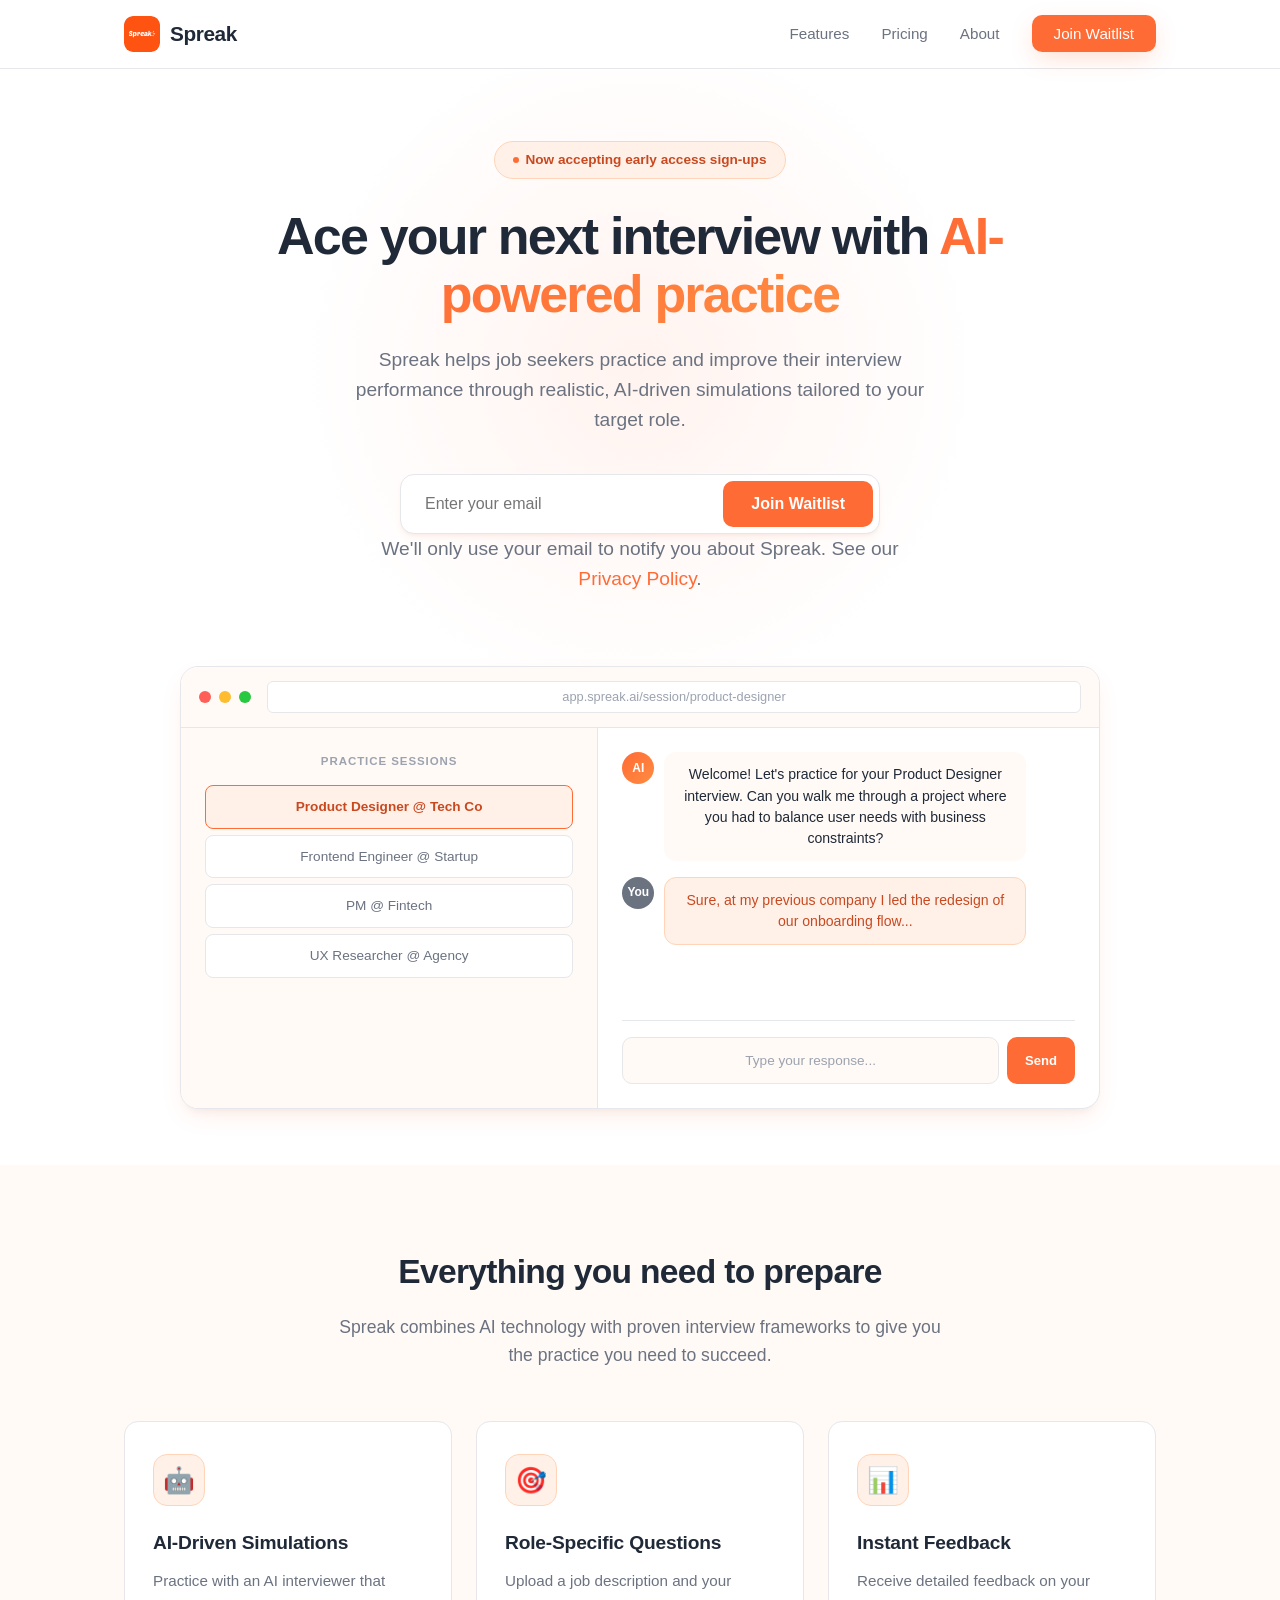
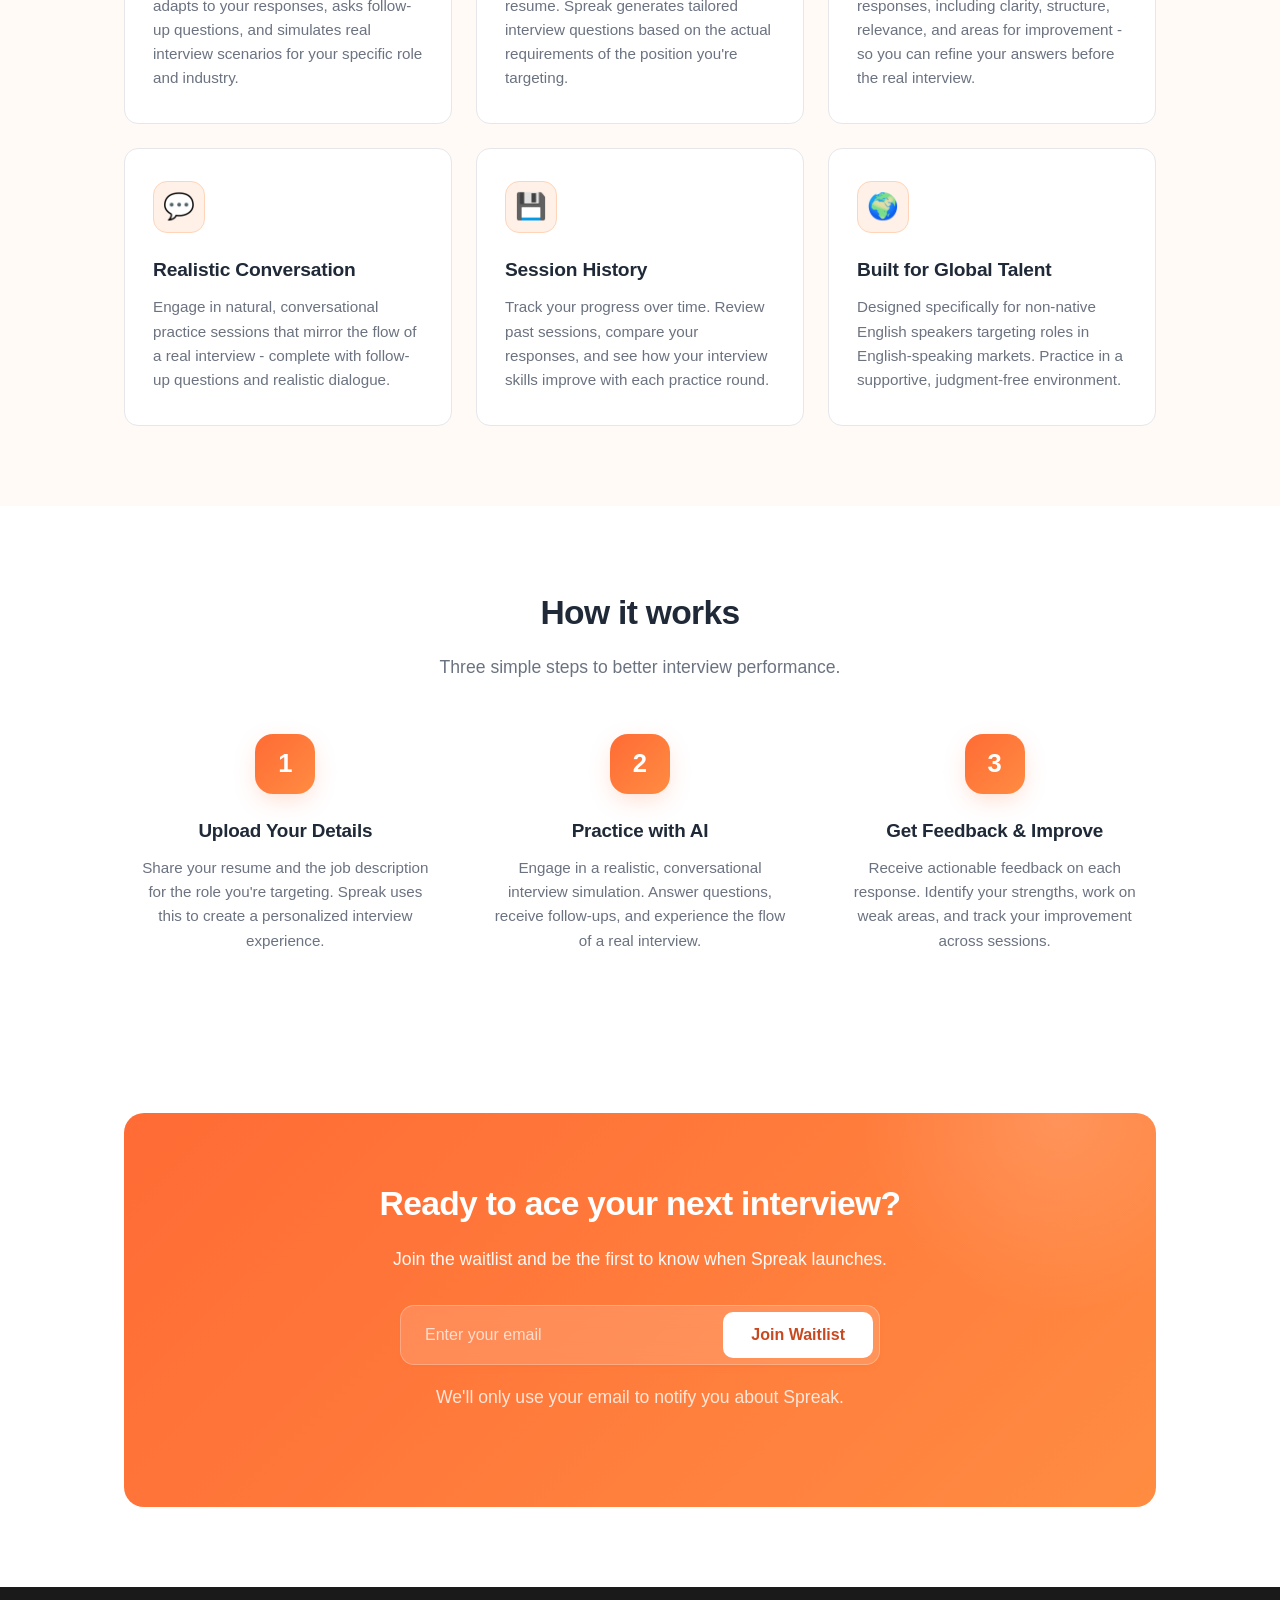
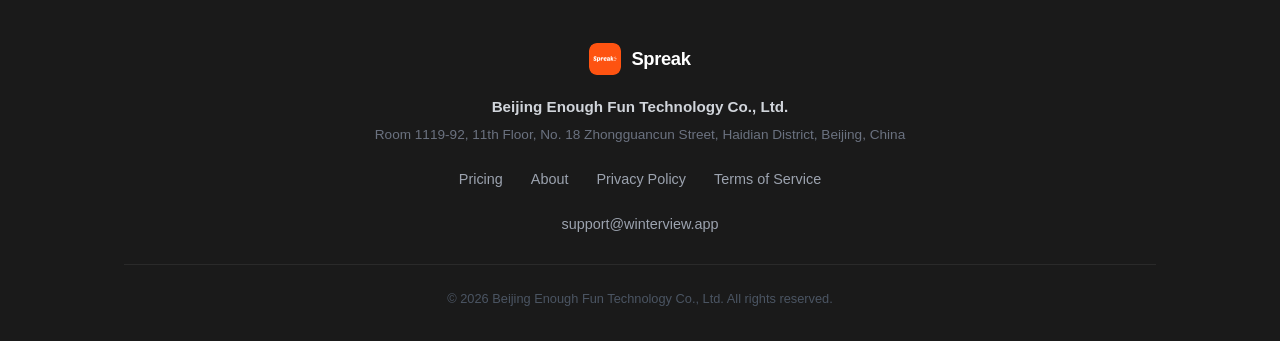
==== index.html @ 200d1900 "first upload website" ====
<!DOCTYPE html>
<html lang="en">
<head>
  <meta charset="UTF-8">
  <meta name="viewport" content="width=device-width, initial-scale=1.0">
  <title>Spreak - AI-Powered Interview Preparation for Job Seekers</title>
  <meta name="description" content="Spreak is an AI-powered interview preparation tool that helps job seekers practice and improve their interview performance through realistic, AI-driven simulations.">
  <meta name="keywords" content="interview preparation, AI interview practice, job interview simulator, interview coaching, mock interview, speaking practice">
  <meta property="og:title" content="Spreak - AI-Powered Interview Preparation">
  <meta property="og:description" content="Practice and improve your interview performance through realistic, AI-driven simulations.">
  <meta property="og:type" content="website">
  <meta property="og:url" content="https://winterview.app/">
  <meta property="og:image" content="https://winterview.app/img/logo.png">
  <link rel="canonical" href="https://winterview.app/">
  <link rel="icon" type="image/png" href="img/logo.png">
  <link rel="stylesheet" href="css/styles.css">
</head>
<body>

  <!-- Header -->
  <header class="header">
    <div class="container">
      <nav class="nav">
        <a href="index.html" class="nav-logo">
          <img src="img/logo.png" alt="Spreak" class="nav-logo-img">
          Spreak
        </a>
        <ul class="nav-links">
          <li><a href="index.html#features">Features</a></li>
          <li><a href="pricing.html">Pricing</a></li>
          <li><a href="about.html">About</a></li>
          <li><a href="index.html#waitlist" class="nav-cta">Join Waitlist</a></li>
        </ul>
        <button class="nav-toggle" onclick="document.querySelector('.nav-links').classList.toggle('show')">&#9776;</button>
      </nav>
    </div>
  </header>

  <!-- Hero -->
  <section class="hero">
    <div class="container">
      <div class="hero-badge">
        <span class="hero-badge-dot"></span>
        Now accepting early access sign-ups
      </div>
      <h1>Ace your next interview with <span class="highlight">AI-powered practice</span></h1>
      <p>Spreak helps job seekers practice and improve their interview performance through realistic, AI-driven simulations tailored to your target role.</p>

      <!-- Waitlist Form -->
      <div id="waitlist">
        <form class="waitlist-form" id="waitlistForm" onsubmit="handleWaitlistSubmit(event, 'waitlistForm', 'waitlistSuccess')">
          <input type="email" id="waitlistEmail" placeholder="Enter your email" required>
          <button type="submit">Join Waitlist</button>
        </form>
        <div class="waitlist-success" id="waitlistSuccess">
          &#9989; Thanks for joining! We'll notify you when Spreak launches.
        </div>
        <p class="waitlist-note">We'll only use your email to notify you about Spreak. See our <a href="privacy.html">Privacy Policy</a>.</p>
      </div>

      <!-- Product Mockup -->
      <div class="hero-mockup">
        <div class="mockup-browser-bar">
          <span class="dot red"></span>
          <span class="dot yellow"></span>
          <span class="dot green"></span>
          <span class="url">app.spreak.ai/session/product-designer</span>
        </div>
        <div class="mockup-content">
          <div class="mockup-sidebar">
            <h4>Practice Sessions</h4>
            <div class="session-item active">Product Designer @ Tech Co</div>
            <div class="session-item">Frontend Engineer @ Startup</div>
            <div class="session-item">PM @ Fintech</div>
            <div class="session-item">UX Researcher @ Agency</div>
          </div>
          <div class="mockup-main">
            <div class="mockup-chat-msg">
              <div class="mockup-avatar ai">AI</div>
              <div class="mockup-bubble">Welcome! Let's practice for your Product Designer interview. Can you walk me through a project where you had to balance user needs with business constraints?</div>
            </div>
            <div class="mockup-chat-msg">
              <div class="mockup-avatar user">You</div>
              <div class="mockup-bubble user">Sure, at my previous company I led the redesign of our onboarding flow...</div>
            </div>
            <div class="mockup-input-bar">
              <div class="input">Type your response...</div>
              <button class="send-btn">Send</button>
            </div>
          </div>
        </div>
      </div>
    </div>
  </section>

  <!-- Features -->
  <section class="section section-alt" id="features">
    <div class="container">
      <h2 class="section-title">Everything you need to prepare</h2>
      <p class="section-subtitle">Spreak combines AI technology with proven interview frameworks to give you the practice you need to succeed.</p>

      <div class="features-grid">
        <div class="feature-card">
          <div class="feature-icon">&#129302;</div>
          <h3>AI-Driven Simulations</h3>
          <p>Practice with an AI interviewer that adapts to your responses, asks follow-up questions, and simulates real interview scenarios for your specific role and industry.</p>
        </div>
        <div class="feature-card">
          <div class="feature-icon">&#127919;</div>
          <h3>Role-Specific Questions</h3>
          <p>Upload a job description and your resume. Spreak generates tailored interview questions based on the actual requirements of the position you're targeting.</p>
        </div>
        <div class="feature-card">
          <div class="feature-icon">&#128202;</div>
          <h3>Instant Feedback</h3>
          <p>Receive detailed feedback on your responses, including clarity, structure, relevance, and areas for improvement - so you can refine your answers before the real interview.</p>
        </div>
        <div class="feature-card">
          <div class="feature-icon">&#128172;</div>
          <h3>Realistic Conversation</h3>
          <p>Engage in natural, conversational practice sessions that mirror the flow of a real interview - complete with follow-up questions and realistic dialogue.</p>
        </div>
        <div class="feature-card">
          <div class="feature-icon">&#128190;</div>
          <h3>Session History</h3>
          <p>Track your progress over time. Review past sessions, compare your responses, and see how your interview skills improve with each practice round.</p>
        </div>
        <div class="feature-card">
          <div class="feature-icon">&#127757;</div>
          <h3>Built for Global Talent</h3>
          <p>Designed specifically for non-native English speakers targeting roles in English-speaking markets. Practice in a supportive, judgment-free environment.</p>
        </div>
      </div>
    </div>
  </section>

  <!-- How It Works -->
  <section class="section">
    <div class="container">
      <h2 class="section-title">How it works</h2>
      <p class="section-subtitle">Three simple steps to better interview performance.</p>

      <div class="steps">
        <div class="step">
          <div class="step-number">1</div>
          <h3>Upload Your Details</h3>
          <p>Share your resume and the job description for the role you're targeting. Spreak uses this to create a personalized interview experience.</p>
        </div>
        <div class="step">
          <div class="step-number">2</div>
          <h3>Practice with AI</h3>
          <p>Engage in a realistic, conversational interview simulation. Answer questions, receive follow-ups, and experience the flow of a real interview.</p>
        </div>
        <div class="step">
          <div class="step-number">3</div>
          <h3>Get Feedback &amp; Improve</h3>
          <p>Receive actionable feedback on each response. Identify your strengths, work on weak areas, and track your improvement across sessions.</p>
        </div>
      </div>
    </div>
  </section>

  <!-- CTA -->
  <section class="section">
    <div class="container">
      <div class="cta-section">
        <h2>Ready to ace your next interview?</h2>
        <p>Join the waitlist and be the first to know when Spreak launches.</p>
        <form class="waitlist-form" id="waitlistForm2" onsubmit="handleWaitlistSubmit(event, 'waitlistForm2', 'waitlistSuccess2')">
          <input type="email" placeholder="Enter your email" required>
          <button type="submit">Join Waitlist</button>
        </form>
        <div class="waitlist-success" id="waitlistSuccess2" style="margin-top: 16px;">
          &#9989; Thanks for joining! We'll notify you when Spreak launches.
        </div>
        <p class="waitlist-note" style="color: rgba(255,255,255,0.85);">We'll only use your email to notify you about Spreak.</p>
      </div>
    </div>
  </section>

  <!-- Footer -->
  <footer class="footer">
    <div class="container">
      <div class="footer-content">
        <div class="footer-logo">
          <img src="img/logo.png" alt="Spreak" class="footer-logo-img">
          <span class="footer-logo-text">Spreak</span>
        </div>
        <p class="company-name">Beijing Enough Fun Technology Co., Ltd.</p>
        <p class="company-address">Room 1119-92, 11th Floor, No. 18 Zhongguancun Street, Haidian District, Beijing, China</p>
        <div class="footer-links">
          <a href="pricing.html">Pricing</a>
          <a href="about.html">About</a>
          <a href="privacy.html">Privacy Policy</a>
          <a href="terms.html">Terms of Service</a>
        </div>
        <p class="footer-email"><a href="mailto:support@winterview.app">support@winterview.app</a></p>
        <p class="copyright">&copy; 2026 Beijing Enough Fun Technology Co., Ltd. All rights reserved.</p>
      </div>
    </div>
  </footer>

  <script>
    function handleWaitlistSubmit(event, formId, successId) {
      event.preventDefault();
      var form = document.getElementById(formId);
      form.style.display = 'none';
      var note = form.parentElement.querySelector('.waitlist-note');
      if (note) note.style.display = 'none';
      document.getElementById(successId).classList.add('show');
    }
  </script>
</body>
</html>
---- css/styles.css ----
/* ===== Reset & Base ===== */
*, *::before, *::after {
  margin: 0;
  padding: 0;
  box-sizing: border-box;
}

:root {
  --color-primary: #FF6B35;
  --color-primary-dark: #E85A2B;
  --color-primary-darker: #C84920;
  --color-primary-light: #FFF1E8;
  --color-primary-lighter: #FFF9F5;
  --color-accent: #FF8C42;
  --color-text: #1F2937;
  --color-text-light: #6B7280;
  --color-text-lighter: #9CA3AF;
  --color-border: #E5E7EB;
  --color-border-orange: #FFD4B8;
  --color-bg: #FFFFFF;
  --color-bg-alt: #FFFAF6;
  --color-bg-dark: #1A1A1A;
  --color-success: #10B981;
  --color-warning: #F59E0B;
  --shadow-sm: 0 1px 2px rgba(255, 107, 53, 0.05);
  --shadow-md: 0 4px 6px -1px rgba(255, 107, 53, 0.08), 0 2px 4px -2px rgba(0,0,0,0.05);
  --shadow-lg: 0 10px 25px -5px rgba(255, 107, 53, 0.12), 0 8px 10px -6px rgba(0,0,0,0.05);
  --shadow-orange: 0 8px 24px -4px rgba(255, 107, 53, 0.25);
  --radius: 14px;
  --radius-sm: 10px;
  --max-width: 1080px;
}

html {
  scroll-behavior: smooth;
  font-size: 16px;
}

body {
  font-family: -apple-system, BlinkMacSystemFont, "Segoe UI", Roboto, "Helvetica Neue", Arial, sans-serif;
  color: var(--color-text);
  background: var(--color-bg);
  line-height: 1.6;
  -webkit-font-smoothing: antialiased;
  -moz-osx-font-smoothing: grayscale;
}

a {
  color: var(--color-primary);
  text-decoration: none;
  transition: color 0.2s ease;
}

a:hover {
  color: var(--color-primary-dark);
}

img {
  max-width: 100%;
  height: auto;
  display: block;
}

/* ===== Layout ===== */
.container {
  max-width: var(--max-width);
  margin: 0 auto;
  padding: 0 24px;
}

.section {
  padding: 80px 0;
}

.section-alt {
  background: var(--color-bg-alt);
}

.section-title {
  font-size: 2.1rem;
  font-weight: 700;
  color: var(--color-text);
  text-align: center;
  margin-bottom: 14px;
  letter-spacing: -0.02em;
}

.section-subtitle {
  font-size: 1.1rem;
  color: var(--color-text-light);
  text-align: center;
  max-width: 620px;
  margin: 0 auto 52px;
}

/* ===== Header / Nav ===== */
.header {
  position: sticky;
  top: 0;
  z-index: 100;
  background: rgba(255, 255, 255, 0.96);
  backdrop-filter: blur(10px);
  -webkit-backdrop-filter: blur(10px);
  border-bottom: 1px solid var(--color-border);
}

.nav {
  display: flex;
  align-items: center;
  justify-content: space-between;
  height: 68px;
}

.nav-logo {
  display: flex;
  align-items: center;
  gap: 10px;
  font-size: 1.3rem;
  font-weight: 800;
  color: var(--color-text);
  letter-spacing: -0.02em;
}

.nav-logo:hover {
  color: var(--color-text);
}

.nav-logo-img {
  width: 36px;
  height: 36px;
  border-radius: 9px;
  object-fit: contain;
}

.nav-links {
  display: flex;
  align-items: center;
  gap: 32px;
  list-style: none;
}

.nav-links a {
  color: var(--color-text-light);
  font-size: 0.95rem;
  font-weight: 500;
  position: relative;
}

.nav-links a:hover {
  color: var(--color-primary);
}

.nav-cta {
  background: var(--color-primary) !important;
  color: #fff !important;
  padding: 10px 22px;
  border-radius: var(--radius-sm);
  font-weight: 600;
  font-size: 0.9rem;
  transition: background 0.2s ease, transform 0.15s ease, box-shadow 0.2s ease;
  box-shadow: var(--shadow-orange);
}

.nav-cta:hover {
  background: var(--color-primary-dark) !important;
  color: #fff !important;
  transform: translateY(-1px);
}

.nav-toggle {
  display: none;
  background: none;
  border: none;
  cursor: pointer;
  font-size: 1.5rem;
  color: var(--color-text);
}

/* ===== Hero ===== */
.hero {
  padding: 72px 0 56px;
  text-align: center;
  position: relative;
  overflow: hidden;
}

.hero::before {
  content: "";
  position: absolute;
  top: -100px;
  left: 50%;
  transform: translateX(-50%);
  width: 800px;
  height: 800px;
  background: radial-gradient(circle, rgba(255, 107, 53, 0.08) 0%, rgba(255, 107, 53, 0) 60%);
  pointer-events: none;
  z-index: 0;
}

.hero > .container {
  position: relative;
  z-index: 1;
}

.hero-badge {
  display: inline-flex;
  align-items: center;
  gap: 6px;
  background: var(--color-primary-light);
  color: var(--color-primary-darker);
  padding: 7px 18px;
  border-radius: 100px;
  font-size: 0.85rem;
  font-weight: 600;
  margin-bottom: 28px;
  border: 1px solid var(--color-border-orange);
}

.hero-badge-dot {
  width: 6px;
  height: 6px;
  background: var(--color-primary);
  border-radius: 50%;
  animation: pulse 2s infinite;
}

@keyframes pulse {
  0%, 100% { opacity: 1; transform: scale(1); }
  50% { opacity: 0.6; transform: scale(1.3); }
}

.hero h1 {
  font-size: 3.25rem;
  font-weight: 800;
  line-height: 1.12;
  letter-spacing: -0.035em;
  color: var(--color-text);
  max-width: 760px;
  margin: 0 auto 22px;
}

.hero h1 .highlight {
  background: linear-gradient(135deg, var(--color-primary) 0%, var(--color-accent) 100%);
  -webkit-background-clip: text;
  background-clip: text;
  -webkit-text-fill-color: transparent;
  color: var(--color-primary);
}

.hero p {
  font-size: 1.2rem;
  color: var(--color-text-light);
  max-width: 580px;
  margin: 0 auto 40px;
  line-height: 1.55;
}

/* ===== Waitlist Form ===== */
.waitlist-form {
  display: flex;
  gap: 10px;
  max-width: 480px;
  margin: 0 auto;
  background: #fff;
  padding: 6px;
  border-radius: var(--radius);
  border: 1px solid var(--color-border);
  box-shadow: var(--shadow-md);
}

.waitlist-form input {
  flex: 1;
  padding: 14px 18px;
  border: none;
  background: transparent;
  font-size: 1rem;
  outline: none;
  color: var(--color-text);
}

.waitlist-form button {
  background: var(--color-primary);
  color: #fff;
  border: none;
  padding: 14px 28px;
  border-radius: var(--radius-sm);
  font-size: 1rem;
  font-weight: 600;
  cursor: pointer;
  white-space: nowrap;
  transition: background 0.2s ease, transform 0.1s ease, box-shadow 0.2s ease;
}

.waitlist-form button:hover {
  background: var(--color-primary-dark);
  box-shadow: var(--shadow-orange);
}

.waitlist-form button:active {
  transform: scale(0.97);
}

.waitlist-note {
  font-size: 0.85rem;
  color: var(--color-text-lighter);
  margin-top: 18px;
}

.waitlist-success {
  display: none;
  background: var(--color-primary-light);
  border: 1px solid var(--color-border-orange);
  border-radius: var(--radius-sm);
  padding: 20px 24px;
  max-width: 480px;
  margin: 0 auto;
  text-align: center;
  color: var(--color-primary-darker);
  font-weight: 500;
}

.waitlist-success.show {
  display: block;
}

/* ===== Product Mockup ===== */
.hero-mockup {
  margin: 72px auto 0;
  max-width: 920px;
  background: #fff;
  border: 1px solid var(--color-border);
  border-radius: 18px;
  box-shadow: var(--shadow-lg);
  overflow: hidden;
}

.mockup-browser-bar {
  display: flex;
  align-items: center;
  gap: 8px;
  padding: 14px 18px;
  background: var(--color-bg-alt);
  border-bottom: 1px solid var(--color-border);
}

.mockup-browser-bar .dot {
  width: 12px;
  height: 12px;
  border-radius: 50%;
}

.mockup-browser-bar .dot.red { background: #FF5F57; }
.mockup-browser-bar .dot.yellow { background: #FEBC2E; }
.mockup-browser-bar .dot.green { background: #28C840; }

.mockup-browser-bar .url {
  flex: 1;
  background: #fff;
  border: 1px solid var(--color-border);
  border-radius: 6px;
  padding: 5px 14px;
  font-size: 0.8rem;
  color: var(--color-text-lighter);
  margin-left: 8px;
}

.mockup-content {
  display: grid;
  grid-template-columns: 1fr 1.2fr;
  min-height: 380px;
}

.mockup-sidebar {
  background: var(--color-bg-alt);
  padding: 24px;
  border-right: 1px solid var(--color-border);
}

.mockup-sidebar h4 {
  font-size: 0.72rem;
  text-transform: uppercase;
  letter-spacing: 0.08em;
  color: var(--color-text-lighter);
  margin-bottom: 14px;
  font-weight: 700;
}

.mockup-sidebar .session-item {
  padding: 10px 12px;
  border-radius: 8px;
  margin-bottom: 6px;
  font-size: 0.85rem;
  color: var(--color-text-light);
  background: #fff;
  border: 1px solid var(--color-border);
  cursor: pointer;
  transition: border-color 0.2s ease, background 0.2s ease;
}

.mockup-sidebar .session-item:hover {
  border-color: var(--color-border-orange);
}

.mockup-sidebar .session-item.active {
  background: var(--color-primary-light);
  color: var(--color-primary-darker);
  border-color: var(--color-primary);
  font-weight: 600;
}

.mockup-main {
  padding: 24px;
  display: flex;
  flex-direction: column;
}

.mockup-chat-msg {
  display: flex;
  gap: 10px;
  margin-bottom: 16px;
  align-items: flex-start;
}

.mockup-avatar {
  width: 32px;
  height: 32px;
  border-radius: 50%;
  flex-shrink: 0;
  display: flex;
  align-items: center;
  justify-content: center;
  font-size: 0.75rem;
  font-weight: 700;
  color: #fff;
}

.mockup-avatar.ai { background: linear-gradient(135deg, var(--color-primary) 0%, var(--color-accent) 100%); }
.mockup-avatar.user { background: #6B7280; }

.mockup-bubble {
  background: var(--color-bg-alt);
  padding: 12px 16px;
  border-radius: 12px;
  font-size: 0.88rem;
  color: var(--color-text);
  line-height: 1.5;
  max-width: 80%;
}

.mockup-bubble.user {
  background: var(--color-primary-light);
  color: var(--color-primary-darker);
  border: 1px solid var(--color-border-orange);
}

.mockup-input-bar {
  display: flex;
  gap: 8px;
  margin-top: auto;
  padding-top: 16px;
  border-top: 1px solid var(--color-border);
}

.mockup-input-bar .input {
  flex: 1;
  background: var(--color-bg-alt);
  border: 1px solid var(--color-border);
  border-radius: 10px;
  padding: 12px 14px;
  font-size: 0.85rem;
  color: var(--color-text-lighter);
}

.mockup-input-bar .send-btn {
  background: var(--color-primary);
  color: #fff;
  border: none;
  border-radius: 10px;
  padding: 12px 18px;
  font-size: 0.82rem;
  font-weight: 600;
}

/* ===== Features ===== */
.features-grid {
  display: grid;
  grid-template-columns: repeat(3, 1fr);
  gap: 24px;
}

.feature-card {
  background: #fff;
  border: 1px solid var(--color-border);
  border-radius: var(--radius);
  padding: 32px 28px;
  transition: box-shadow 0.25s ease, transform 0.25s ease, border-color 0.25s ease;
  position: relative;
  overflow: hidden;
}

.feature-card::before {
  content: "";
  position: absolute;
  top: 0;
  left: 0;
  right: 0;
  height: 3px;
  background: linear-gradient(90deg, var(--color-primary) 0%, var(--color-accent) 100%);
  transform: scaleX(0);
  transform-origin: left;
  transition: transform 0.3s ease;
}

.feature-card:hover {
  box-shadow: var(--shadow-lg);
  transform: translateY(-4px);
  border-color: var(--color-border-orange);
}

.feature-card:hover::before {
  transform: scaleX(1);
}

.feature-icon {
  width: 52px;
  height: 52px;
  border-radius: 14px;
  background: var(--color-primary-light);
  display: flex;
  align-items: center;
  justify-content: center;
  font-size: 1.6rem;
  margin-bottom: 22px;
  border: 1px solid var(--color-border-orange);
}

.feature-card h3 {
  font-size: 1.2rem;
  font-weight: 700;
  margin-bottom: 10px;
  color: var(--color-text);
  letter-spacing: -0.01em;
}

.feature-card p {
  font-size: 0.95rem;
  color: var(--color-text-light);
  line-height: 1.6;
}

/* ===== How It Works ===== */
.steps {
  display: grid;
  grid-template-columns: repeat(3, 1fr);
  gap: 32px;
  counter-reset: step;
}

.step {
  text-align: center;
  position: relative;
  padding: 0 12px;
}

.step-number {
  width: 60px;
  height: 60px;
  border-radius: 18px;
  background: linear-gradient(135deg, var(--color-primary) 0%, var(--color-accent) 100%);
  color: #fff;
  font-size: 1.6rem;
  font-weight: 800;
  display: flex;
  align-items: center;
  justify-content: center;
  margin: 0 auto 22px;
  box-shadow: var(--shadow-orange);
}

.step h3 {
  font-size: 1.18rem;
  font-weight: 700;
  margin-bottom: 10px;
  letter-spacing: -0.01em;
}

.step p {
  font-size: 0.95rem;
  color: var(--color-text-light);
}

/* ===== Pricing ===== */
.pricing-grid {
  display: grid;
  grid-template-columns: repeat(2, 1fr);
  gap: 28px;
  max-width: 760px;
  margin: 0 auto;
}

.pricing-card {
  background: #fff;
  border: 2px solid var(--color-border);
  border-radius: var(--radius);
  padding: 40px 32px;
  text-align: center;
  position: relative;
  transition: border-color 0.2s ease, box-shadow 0.2s ease, transform 0.2s ease;
}

.pricing-card:hover {
  box-shadow: var(--shadow-md);
  transform: translateY(-2px);
}

.pricing-card.featured {
  border-color: var(--color-primary);
  box-shadow: var(--shadow-orange);
}

.pricing-badge {
  position: absolute;
  top: -14px;
  left: 50%;
  transform: translateX(-50%);
  background: linear-gradient(135deg, var(--color-primary) 0%, var(--color-accent) 100%);
  color: #fff;
  font-size: 0.75rem;
  font-weight: 700;
  padding: 5px 16px;
  border-radius: 100px;
  text-transform: uppercase;
  letter-spacing: 0.05em;
  box-shadow: var(--shadow-orange);
}

.pricing-card h3 {
  font-size: 1.3rem;
  font-weight: 700;
  margin-bottom: 8px;
  color: var(--color-text);
}

.pricing-card .price {
  font-size: 3.2rem;
  font-weight: 800;
  color: var(--color-text);
  margin: 18px 0 4px;
  letter-spacing: -0.035em;
}

.pricing-card.featured .price {
  color: var(--color-primary);
}

.pricing-card .price-period {
  font-size: 1rem;
  color: var(--color-text-light);
  font-weight: 500;
}

.pricing-card .price-desc {
  font-size: 0.92rem;
  color: var(--color-text-light);
  margin: 16px 0 28px;
  line-height: 1.5;
}

.pricing-features {
  list-style: none;
  text-align: left;
  margin-bottom: 32px;
}

.pricing-features li {
  padding: 11px 0;
  font-size: 0.95rem;
  color: var(--color-text);
  display: flex;
  align-items: flex-start;
  gap: 10px;
  border-bottom: 1px solid var(--color-border);
}

.pricing-features li:last-child {
  border-bottom: none;
}

.pricing-features li::before {
  content: "\2713";
  color: var(--color-primary);
  font-weight: 800;
  flex-shrink: 0;
}

.pricing-note {
  text-align: center;
  margin-top: 40px;
  font-size: 0.9rem;
  color: var(--color-text-light);
}

/* ===== CTA Section ===== */
.cta-section {
  background: linear-gradient(135deg, var(--color-primary) 0%, var(--color-accent) 100%);
  border-radius: 20px;
  padding: 64px 48px;
  text-align: center;
  color: #fff;
  position: relative;
  overflow: hidden;
}

.cta-section::before {
  content: "";
  position: absolute;
  top: -50%;
  right: -10%;
  width: 400px;
  height: 400px;
  background: radial-gradient(circle, rgba(255,255,255,0.15) 0%, rgba(255,255,255,0) 70%);
  pointer-events: none;
}

.cta-section > * {
  position: relative;
  z-index: 1;
}

.cta-section h2 {
  font-size: 2.1rem;
  font-weight: 800;
  margin-bottom: 14px;
  letter-spacing: -0.02em;
}

.cta-section p {
  font-size: 1.1rem;
  opacity: 0.95;
  margin-bottom: 32px;
}

.cta-section .waitlist-form {
  background: rgba(255,255,255,0.15);
  border: 1px solid rgba(255,255,255,0.25);
  backdrop-filter: blur(10px);
}

.cta-section .waitlist-form input {
  color: #fff;
}

.cta-section .waitlist-form input::placeholder {
  color: rgba(255,255,255,0.7);
}

.cta-section .waitlist-form button {
  background: #fff;
  color: var(--color-primary-darker);
}

.cta-section .waitlist-form button:hover {
  background: var(--color-primary-lighter);
  box-shadow: 0 8px 20px rgba(0,0,0,0.15);
}

.cta-section .waitlist-success {
  background: rgba(255,255,255,0.2);
  border: 1px solid rgba(255,255,255,0.3);
  color: #fff;
}

/* ===== About Page ===== */
.about-content {
  max-width: 760px;
  margin: 0 auto;
}

.about-content h1 {
  font-size: 2.6rem;
  font-weight: 800;
  letter-spacing: -0.025em;
  margin-bottom: 28px;
}

.about-content h2 {
  font-size: 1.5rem;
  font-weight: 700;
  margin: 44px 0 18px;
  letter-spacing: -0.01em;
}

.about-content p {
  font-size: 1.05rem;
  color: var(--color-text-light);
  margin-bottom: 16px;
  line-height: 1.7;
}

.about-content .info-list {
  list-style: none;
  margin: 24px 0;
  background: var(--color-bg-alt);
  border: 1px solid var(--color-border);
  border-radius: var(--radius);
  padding: 12px 24px;
}

.about-content .info-list li {
  padding: 16px 0;
  border-bottom: 1px solid var(--color-border);
  font-size: 1rem;
  display: flex;
  gap: 16px;
}

.about-content .info-list li:last-child {
  border-bottom: none;
}

.about-content .info-list li strong {
  min-width: 220px;
  color: var(--color-text);
  font-weight: 600;
}

.about-content .info-list li span {
  color: var(--color-text-light);
}

/* ===== Legal Pages ===== */
.legal-content {
  max-width: 760px;
  margin: 0 auto;
}

.legal-content h1 {
  font-size: 2.6rem;
  font-weight: 800;
  letter-spacing: -0.025em;
  margin-bottom: 10px;
}

.legal-content .last-updated {
  font-size: 0.9rem;
  color: var(--color-text-lighter);
  margin-bottom: 40px;
  padding-bottom: 20px;
  border-bottom: 1px solid var(--color-border);
}

.legal-content h2 {
  font-size: 1.4rem;
  font-weight: 700;
  margin: 40px 0 14px;
  color: var(--color-text);
  letter-spacing: -0.01em;
}

.legal-content h3 {
  font-size: 1.12rem;
  font-weight: 600;
  margin: 26px 0 10px;
  color: var(--color-text);
}

.legal-content p {
  font-size: 1rem;
  color: var(--color-text-light);
  margin-bottom: 14px;
  line-height: 1.7;
}

.legal-content ul, .legal-content ol {
  padding-left: 24px;
  margin-bottom: 16px;
}

.legal-content li {
  font-size: 1rem;
  color: var(--color-text-light);
  margin-bottom: 8px;
  line-height: 1.6;
}

.legal-content a {
  color: var(--color-primary);
  text-decoration: underline;
  text-decoration-color: var(--color-border-orange);
  text-underline-offset: 3px;
}

.legal-content a:hover {
  text-decoration-color: var(--color-primary);
}

/* ===== Footer ===== */
.footer {
  background: var(--color-bg-dark);
  color: #9CA3AF;
  padding: 56px 0 32px;
}

.footer-content {
  text-align: center;
}

.footer .footer-logo {
  display: flex;
  align-items: center;
  justify-content: center;
  gap: 10px;
  margin-bottom: 20px;
}

.footer .footer-logo-img {
  width: 32px;
  height: 32px;
  border-radius: 8px;
  object-fit: contain;
}

.footer .footer-logo-text {
  font-size: 1.15rem;
  font-weight: 700;
  color: #fff;
  letter-spacing: -0.02em;
}

.footer .company-name {
  font-size: 0.95rem;
  font-weight: 600;
  color: #D1D5DB;
  margin-bottom: 6px;
}

.footer .company-address {
  font-size: 0.85rem;
  color: #6B7280;
  margin-bottom: 22px;
  line-height: 1.5;
}

.footer .footer-links {
  display: flex;
  justify-content: center;
  gap: 28px;
  flex-wrap: wrap;
  margin-bottom: 22px;
}

.footer .footer-links a {
  color: #9CA3AF;
  font-size: 0.9rem;
  font-weight: 500;
}

.footer .footer-links a:hover {
  color: var(--color-primary);
}

.footer .footer-email {
  font-size: 0.9rem;
  color: #9CA3AF;
}

.footer .footer-email a {
  color: #9CA3AF;
}

.footer .footer-email a:hover {
  color: var(--color-primary);
}

.footer .copyright {
  font-size: 0.8rem;
  color: #4B5563;
  margin-top: 28px;
  padding-top: 24px;
  border-top: 1px solid #2A2A2A;
}

/* ===== Mobile Nav ===== */
.nav-links.show {
  display: flex;
  position: absolute;
  top: 68px;
  left: 0;
  right: 0;
  background: #fff;
  flex-direction: column;
  padding: 20px 24px;
  gap: 18px;
  border-bottom: 1px solid var(--color-border);
  box-shadow: var(--shadow-md);
}

.nav-links.show a {
  font-size: 1rem;
}

/* ===== Responsive ===== */
@media (max-width: 768px) {
  .nav-links {
    display: none;
  }

  .nav-toggle {
    display: block;
  }

  .hero {
    padding: 56px 0 40px;
  }

  .hero h1 {
    font-size: 2.1rem;
  }

  .hero p {
    font-size: 1.05rem;
  }

  .waitlist-form {
    flex-direction: column;
    padding: 8px;
  }

  .waitlist-form button {
    width: 100%;
  }

  .features-grid {
    grid-template-columns: 1fr;
  }

  .steps {
    grid-template-columns: 1fr;
    gap: 36px;
  }

  .pricing-grid {
    grid-template-columns: 1fr;
  }

  .mockup-content {
    grid-template-columns: 1fr;
  }

  .mockup-sidebar {
    display: none;
  }

  .section {
    padding: 56px 0;
  }

  .section-title {
    font-size: 1.7rem;
  }

  .cta-section {
    padding: 48px 24px;
  }

  .cta-section h2 {
    font-size: 1.7rem;
  }

  .about-content .info-list li {
    flex-direction: column;
    gap: 4px;
  }

  .about-content .info-list li strong {
    min-width: auto;
  }

  .about-content h1, .legal-content h1 {
    font-size: 2rem;
  }

  .footer .footer-links {
    gap: 18px;
  }
}
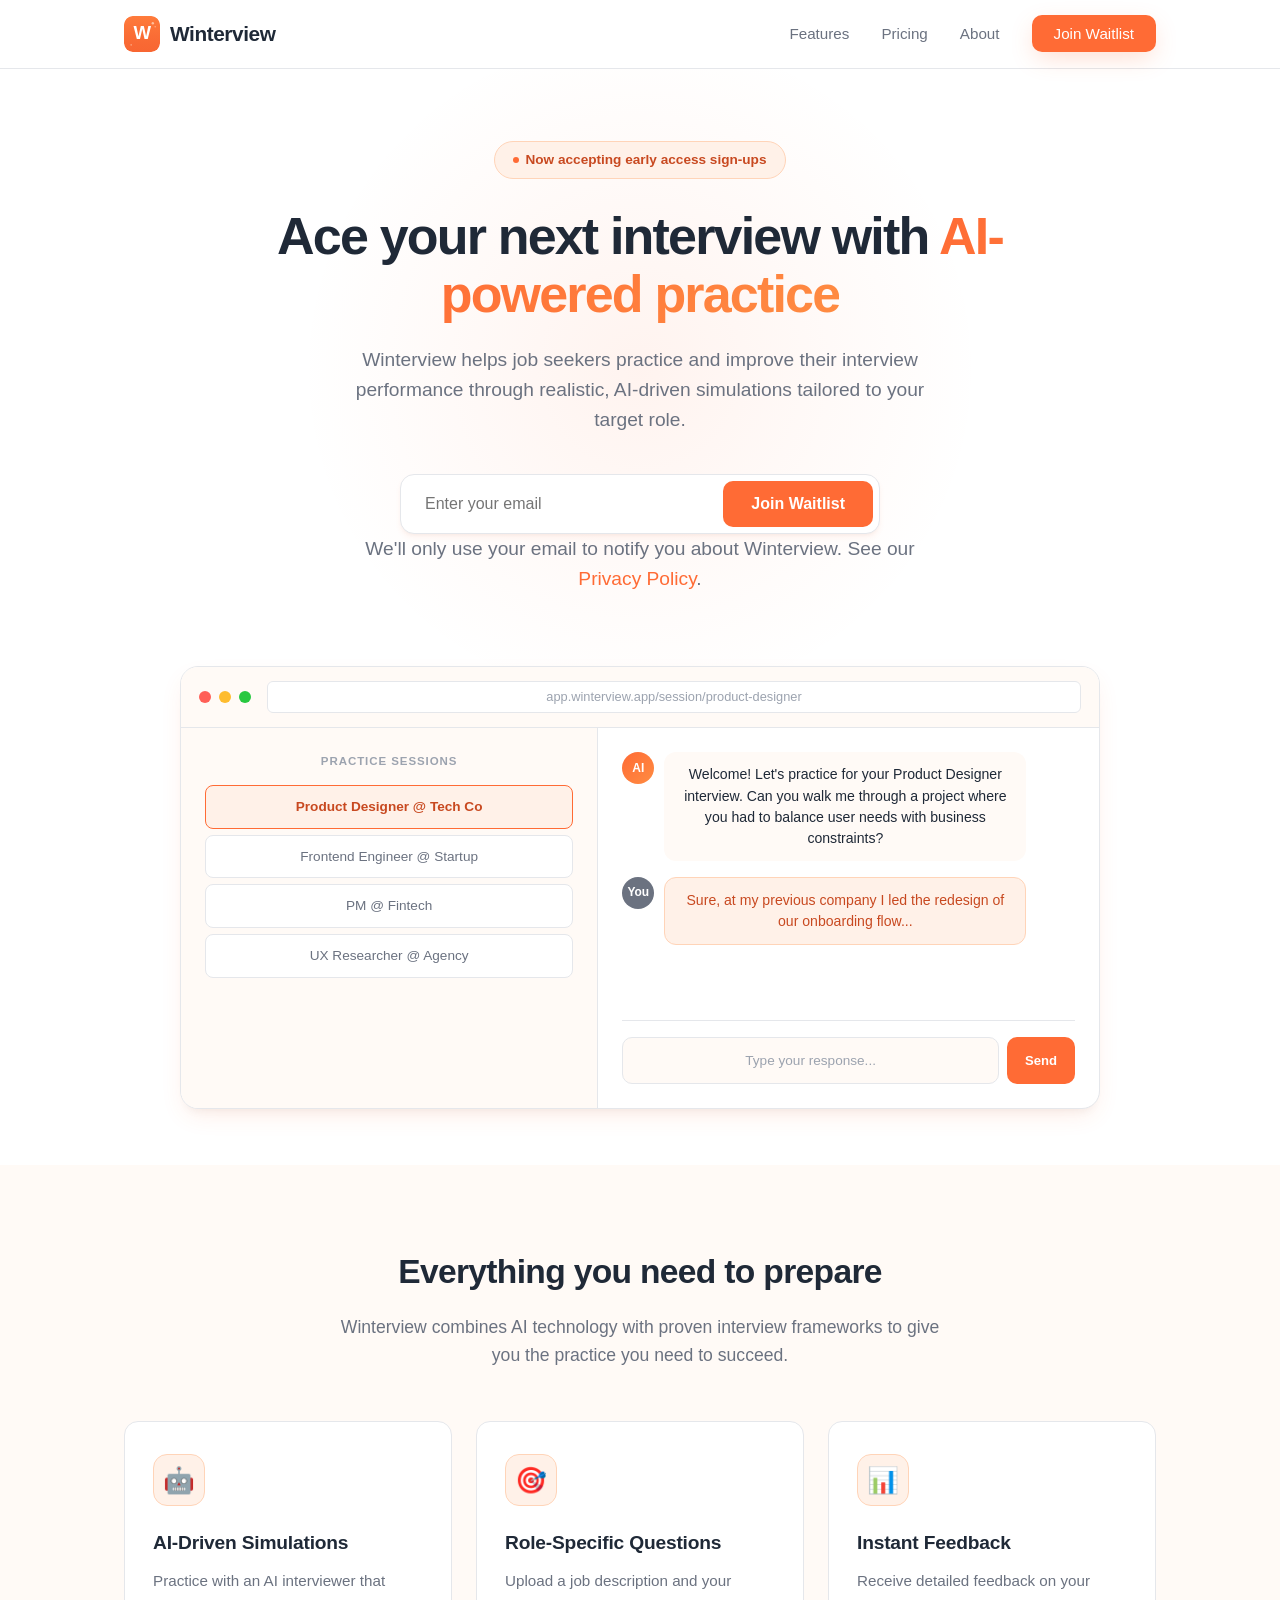
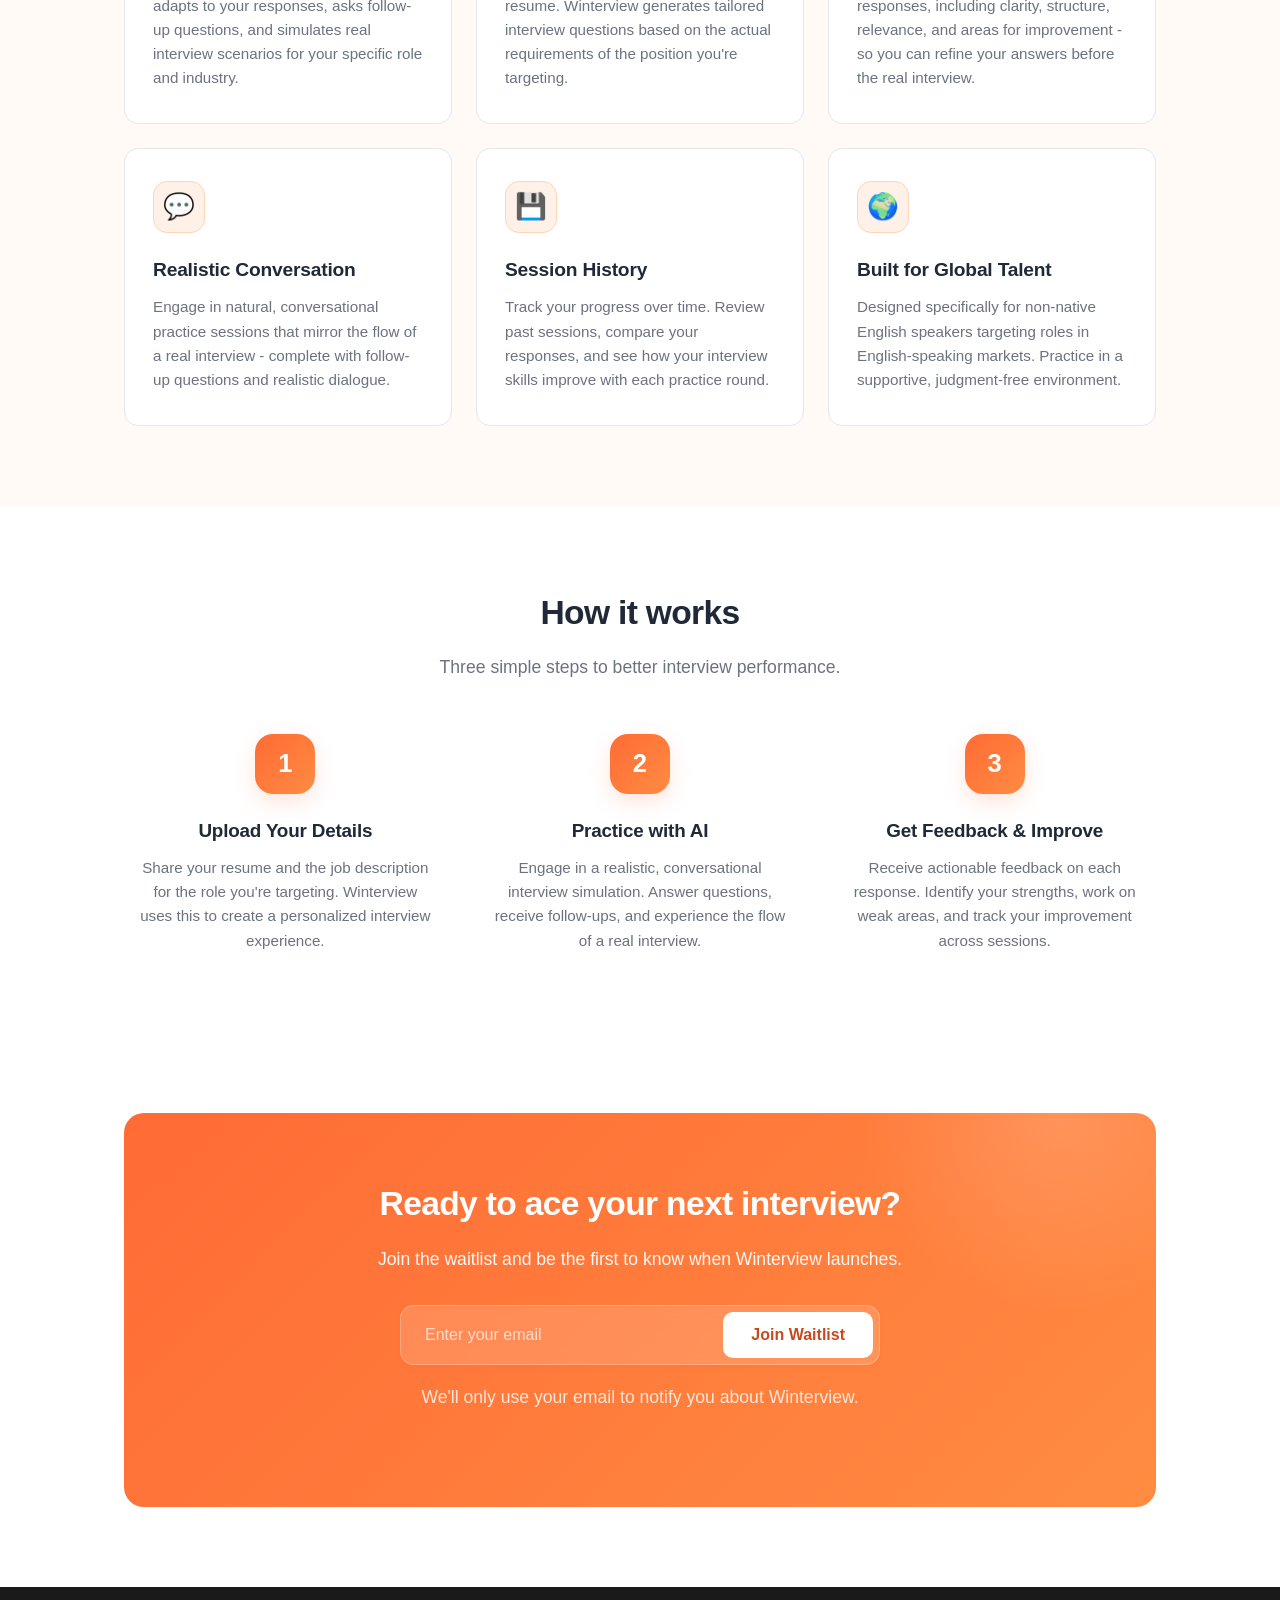
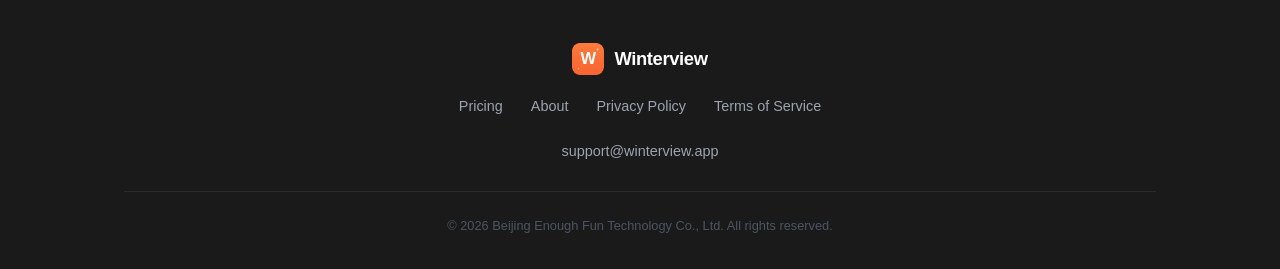
==== commit 5e9e4097: "update_10.03" ====
--- a/index.html
+++ b/index.html
@@ -1,91 +1,91 @@
 <!DOCTYPE html>
-<html lang="en">
-<head>
-  <meta charset="UTF-8">
-  <meta name="viewport" content="width=device-width, initial-scale=1.0">
-  <title>Spreak - AI-Powered Interview Preparation for Job Seekers</title>
-  <meta name="description" content="Spreak is an AI-powered interview preparation tool that helps job seekers practice and improve their interview performance through realistic, AI-driven simulations.">
-  <meta name="keywords" content="interview preparation, AI interview practice, job interview simulator, interview coaching, mock interview, speaking practice">
-  <meta property="og:title" content="Spreak - AI-Powered Interview Preparation">
-  <meta property="og:description" content="Practice and improve your interview performance through realistic, AI-driven simulations.">
-  <meta property="og:type" content="website">
-  <meta property="og:url" content="https://winterview.app/">
-  <meta property="og:image" content="https://winterview.app/img/logo.png">
-  <link rel="canonical" href="https://winterview.app/">
-  <link rel="icon" type="image/png" href="img/logo.png">
-  <link rel="stylesheet" href="css/styles.css">
+<html lang="en" data-page-node-id="an3A57A8lz67wNQCJ6UXCk">
+<head data-page-node-id="ERUhdQzBLKnAO7OqJeAEp0">
+  <meta charset="UTF-8" data-page-node-id="prpQp1511DPfGQHMg1hX2D">
+  <meta name="viewport" content="width=device-width, initial-scale=1.0" data-page-node-id="v9rQ3yPVDY2IFN4e8HzisC">
+  <title>Winterview - AI-Powered Interview Preparation for Job Seekers</title>
+  <meta name="description" content="Winterview is an AI-powered interview preparation tool that helps job seekers practice and improve their interview performance through realistic, AI-driven simulations." data-page-node-id="W6Ayt4Gije6RWYFgC09Fuh">
+  <meta name="keywords" content="interview preparation, AI interview practice, job interview simulator, interview coaching, mock interview, speaking practice" data-page-node-id="lt9m3kykPodyYyDAaYje83">
+  <meta property="og:title" content="Winterview - AI-Powered Interview Preparation" data-page-node-id="BK3VoXE05Z1bvEOvvMvzni">
+  <meta property="og:description" content="Practice and improve your interview performance through realistic, AI-driven simulations." data-page-node-id="ah81iDOzDQaHm3qX8QgNLp">
+  <meta property="og:type" content="website" data-page-node-id="miExFBHVmDpFXnydhw0RzK">
+  <meta property="og:url" content="https://winterview.app/" data-page-node-id="oUGHxrZCnT4rJK1aNAhVxN">
+  <meta property="og:image" content="https://winterview.app/img/logo.svg" data-page-node-id="q44YAiHPpHHJ5lxd6UtFq4">
+  <link rel="canonical" href="https://winterview.app/" data-page-node-id="Stsfm0fFLiO46WFXej0Sq4">
+  <link rel="icon" type="image/svg+xml" href="img/logo.svg" data-page-node-id="E8vCSCN9VbZVoeMP879Rgp">
+  <link rel="stylesheet" href="css/styles.css" data-page-node-id="3Gmkx2L6mcUTE8aiNeEekM">
 </head>
-<body>
+<body data-page-node-id="wAHVMQbKpnQE81Md0Lh8nq">
 
   <!-- Header -->
-  <header class="header">
-    <div class="container">
-      <nav class="nav">
-        <a href="index.html" class="nav-logo">
-          <img src="img/logo.png" alt="Spreak" class="nav-logo-img">
-          Spreak
+  <header class="header" data-page-node-id="cVmHoQwlEXlgAVnADB5Hgo">
+    <div class="container" data-page-node-id="eolI4RHjmvaJ8B9YEXrSce">
+      <nav class="nav" data-page-node-id="o3xjEtunfRYqcojFjbKcFJ">
+        <a href="index.html" class="nav-logo" data-page-node-id="OQNx6hIR2YeNa2GVtU2OA8">
+          <img src="img/logo.svg" alt="Winterview" class="nav-logo-img" data-page-node-id="KtNPLROwA7R5GIIzE7h71l">
+          Winterview
         </a>
-        <ul class="nav-links">
-          <li><a href="index.html#features">Features</a></li>
-          <li><a href="pricing.html">Pricing</a></li>
-          <li><a href="about.html">About</a></li>
-          <li><a href="index.html#waitlist" class="nav-cta">Join Waitlist</a></li>
+        <ul class="nav-links" data-page-node-id="zMhEozKqyEjtR7Mp5MGsZM">
+          <li data-page-node-id="Yq07aa9p5PvgjfVvDcu1iE"><a href="index.html#features" data-page-node-id="rEn0nDqc4SHTldGXjALMep">Features</a></li>
+          <li data-page-node-id="y9ZUX4hexTHyfvgHdl6bO4"><a href="pricing.html" data-page-node-id="rTWAa49MY7fsLGGvDOw58Z">Pricing</a></li>
+          <li data-page-node-id="M2k0AIXiqok5m8ayT0uqLt"><a href="about.html" data-page-node-id="1sXeCJjVlJfFghcjoaW9uy">About</a></li>
+          <li data-page-node-id="StA6z0L3AleN3N6GVePppy"><a href="index.html#waitlist" class="nav-cta" data-page-node-id="uU1whBaTg0LRNsHQF9Ymwu">Join Waitlist</a></li>
         </ul>
-        <button class="nav-toggle" onclick="document.querySelector('.nav-links').classList.toggle('show')">&#9776;</button>
+        <button class="nav-toggle" onclick="document.querySelector('.nav-links').classList.toggle('show')" data-page-node-id="wIuWHkUwOdDTsGPp120NlY">&#9776;</button>
       </nav>
     </div>
   </header>
 
   <!-- Hero -->
-  <section class="hero">
-    <div class="container">
-      <div class="hero-badge">
-        <span class="hero-badge-dot"></span>
+  <section class="hero" data-page-node-id="YqUCoKwzLBgHbztKZJEme8">
+    <div class="container" data-page-node-id="4e7bEWWopW0SOZ4UtoRhxk">
+      <div class="hero-badge" data-page-node-id="15EptLYUuY3XE90p8DE8S1">
+        <span class="hero-badge-dot" data-page-node-id="oXlTaCNfOiCC21czruNE4k"></span>
         Now accepting early access sign-ups
       </div>
-      <h1>Ace your next interview with <span class="highlight">AI-powered practice</span></h1>
-      <p>Spreak helps job seekers practice and improve their interview performance through realistic, AI-driven simulations tailored to your target role.</p>
+      <h1 data-page-node-id="pagJzIl5hqZh03Hdiq59aF">Ace your next interview with <span class="highlight" data-page-node-id="gTcHYafyHFcASJWfF99MiQ">AI-powered practice</span></h1>
+      <p data-page-node-id="GPeWoc4SD53pbdkJ6W5tG8">Winterview helps job seekers practice and improve their interview performance through realistic, AI-driven simulations tailored to your target role.</p>
 
       <!-- Waitlist Form -->
-      <div id="waitlist">
-        <form class="waitlist-form" id="waitlistForm" onsubmit="handleWaitlistSubmit(event, 'waitlistForm', 'waitlistSuccess')">
-          <input type="email" id="waitlistEmail" placeholder="Enter your email" required>
-          <button type="submit">Join Waitlist</button>
+      <div id="waitlist" data-page-node-id="ejIp5iBW3CZ98LDcRQtkYS">
+        <form class="waitlist-form" id="waitlistForm" onsubmit="handleWaitlistSubmit(event, 'waitlistForm', 'waitlistSuccess')" data-page-node-id="Gkd9GnlYZLDwLHlVSkIZIy">
+          <input type="email" id="waitlistEmail" placeholder="Enter your email" required data-page-node-id="7HIegzdTVRHnLigHZEslHU">
+          <button type="submit" data-page-node-id="scZKDTwoYpyhhCvTYfBNsm">Join Waitlist</button>
         </form>
-        <div class="waitlist-success" id="waitlistSuccess">
-          &#9989; Thanks for joining! We'll notify you when Spreak launches.
-        </div>
-        <p class="waitlist-note">We'll only use your email to notify you about Spreak. See our <a href="privacy.html">Privacy Policy</a>.</p>
+        <div class="waitlist-success" id="waitlistSuccess" data-page-node-id="bWnkEHTDmADK3AQFP4kbBE">
+          &#9989; Thanks for joining! We'll notify you when Winterview launches.
+        </div>
+        <p class="waitlist-note" data-page-node-id="zSCORXYTHK6GkGJlIODrjJ">We'll only use your email to notify you about Winterview. See our <a href="privacy.html" data-page-node-id="hkyhIH2k9uvtMOJOSIZyPO">Privacy Policy</a>.</p>
       </div>
 
       <!-- Product Mockup -->
-      <div class="hero-mockup">
-        <div class="mockup-browser-bar">
-          <span class="dot red"></span>
-          <span class="dot yellow"></span>
-          <span class="dot green"></span>
-          <span class="url">app.spreak.ai/session/product-designer</span>
-        </div>
-        <div class="mockup-content">
-          <div class="mockup-sidebar">
-            <h4>Practice Sessions</h4>
-            <div class="session-item active">Product Designer @ Tech Co</div>
-            <div class="session-item">Frontend Engineer @ Startup</div>
-            <div class="session-item">PM @ Fintech</div>
-            <div class="session-item">UX Researcher @ Agency</div>
+      <div class="hero-mockup" data-page-node-id="7ItxPKtzxVvXcOW8ouyU44">
+        <div class="mockup-browser-bar" data-page-node-id="SB10Y1EfZaXOOHuBcxFtSx">
+          <span class="dot red" data-page-node-id="6ihq8v0eVnawoFWnrmoY5X"></span>
+          <span class="dot yellow" data-page-node-id="FZEGmPlmtIblyHnjow3pHg"></span>
+          <span class="dot green" data-page-node-id="RzeeVek6wlKuD1KhFB2R0O"></span>
+          <span class="url" data-page-node-id="B8E7Xo8uE3sIcwZQOhY4OP">app.winterview.app/session/product-designer</span>
+        </div>
+        <div class="mockup-content" data-page-node-id="qdXobbfwMhtNj9VcBqzLIk">
+          <div class="mockup-sidebar" data-page-node-id="GqThs4Gb9ypcIgloHRINOg">
+            <h4 data-page-node-id="xQUPtGkCTsWL4sBggzvjA4">Practice Sessions</h4>
+            <div class="session-item active" data-page-node-id="w0JOLC2rJLmzQriN46VVyp">Product Designer @ Tech Co</div>
+            <div class="session-item" data-page-node-id="LblfXiUOoIII59pYMVz2Sp">Frontend Engineer @ Startup</div>
+            <div class="session-item" data-page-node-id="C7lwzOJr19TNCowDfXhUCC">PM @ Fintech</div>
+            <div class="session-item" data-page-node-id="L438CSC1fKDDNQJazpVscQ">UX Researcher @ Agency</div>
           </div>
-          <div class="mockup-main">
-            <div class="mockup-chat-msg">
-              <div class="mockup-avatar ai">AI</div>
-              <div class="mockup-bubble">Welcome! Let's practice for your Product Designer interview. Can you walk me through a project where you had to balance user needs with business constraints?</div>
+          <div class="mockup-main" data-page-node-id="hqw32Eco4tmqexDII7ocfM">
+            <div class="mockup-chat-msg" data-page-node-id="WRWpqjww7qtWOHEkCniHy2">
+              <div class="mockup-avatar ai" data-page-node-id="YAquSmWtEhlykCFWABET24">AI</div>
+              <div class="mockup-bubble" data-page-node-id="ACkytnHdhoLJx5ZOFdWaOc">Welcome! Let's practice for your Product Designer interview. Can you walk me through a project where you had to balance user needs with business constraints?</div>
             </div>
-            <div class="mockup-chat-msg">
-              <div class="mockup-avatar user">You</div>
-              <div class="mockup-bubble user">Sure, at my previous company I led the redesign of our onboarding flow...</div>
+            <div class="mockup-chat-msg" data-page-node-id="XRpdKrxSJk2S02TrNqDbrM">
+              <div class="mockup-avatar user" data-page-node-id="viCfsPqx63GB78FE2u59VH">You</div>
+              <div class="mockup-bubble user" data-page-node-id="4BEwZp5UEDAT9H9n3AKrWf">Sure, at my previous company I led the redesign of our onboarding flow...</div>
             </div>
-            <div class="mockup-input-bar">
-              <div class="input">Type your response...</div>
-              <button class="send-btn">Send</button>
+            <div class="mockup-input-bar" data-page-node-id="WEqNRsAnzrdffiBv6FI3ZZ">
+              <div class="input" data-page-node-id="aNSyetmJCPh5DeDHYR3YNB">Type your response...</div>
+              <button class="send-btn" data-page-node-id="sdexGFUJpnBYWSWDQajbGu">Send</button>
             </div>
           </div>
         </div>
@@ -94,108 +94,106 @@
   </section>
 
   <!-- Features -->
-  <section class="section section-alt" id="features">
-    <div class="container">
-      <h2 class="section-title">Everything you need to prepare</h2>
-      <p class="section-subtitle">Spreak combines AI technology with proven interview frameworks to give you the practice you need to succeed.</p>
-
-      <div class="features-grid">
-        <div class="feature-card">
-          <div class="feature-icon">&#129302;</div>
-          <h3>AI-Driven Simulations</h3>
-          <p>Practice with an AI interviewer that adapts to your responses, asks follow-up questions, and simulates real interview scenarios for your specific role and industry.</p>
-        </div>
-        <div class="feature-card">
-          <div class="feature-icon">&#127919;</div>
-          <h3>Role-Specific Questions</h3>
-          <p>Upload a job description and your resume. Spreak generates tailored interview questions based on the actual requirements of the position you're targeting.</p>
-        </div>
-        <div class="feature-card">
-          <div class="feature-icon">&#128202;</div>
-          <h3>Instant Feedback</h3>
-          <p>Receive detailed feedback on your responses, including clarity, structure, relevance, and areas for improvement - so you can refine your answers before the real interview.</p>
-        </div>
-        <div class="feature-card">
-          <div class="feature-icon">&#128172;</div>
-          <h3>Realistic Conversation</h3>
-          <p>Engage in natural, conversational practice sessions that mirror the flow of a real interview - complete with follow-up questions and realistic dialogue.</p>
-        </div>
-        <div class="feature-card">
-          <div class="feature-icon">&#128190;</div>
-          <h3>Session History</h3>
-          <p>Track your progress over time. Review past sessions, compare your responses, and see how your interview skills improve with each practice round.</p>
-        </div>
-        <div class="feature-card">
-          <div class="feature-icon">&#127757;</div>
-          <h3>Built for Global Talent</h3>
-          <p>Designed specifically for non-native English speakers targeting roles in English-speaking markets. Practice in a supportive, judgment-free environment.</p>
+  <section class="section section-alt" id="features" data-page-node-id="uEKNUcVvwT3Be6he3o13OG">
+    <div class="container" data-page-node-id="sA9cm6CWcWrBZDDonhkX9P">
+      <h2 class="section-title" data-page-node-id="JijG1grq2d4Klyim74Eowg">Everything you need to prepare</h2>
+      <p class="section-subtitle" data-page-node-id="ZvRMSeB5bmhJhnnQeBbwRq">Winterview combines AI technology with proven interview frameworks to give you the practice you need to succeed.</p>
+
+      <div class="features-grid" data-page-node-id="dLDfsURlXwJZQ9SCojy0VN">
+        <div class="feature-card" data-page-node-id="PJRGveXPDA4J2NH5Z5lToM">
+          <div class="feature-icon" data-page-node-id="Qw0Na5eZ3EJYBaaZxwyIfD">&#129302;</div>
+          <h3 data-page-node-id="Jtkrr9jjG3LTD8uAw9u5zw">AI-Driven Simulations</h3>
+          <p data-page-node-id="aLwp1wIHgzOBVHlWp7Fm6W">Practice with an AI interviewer that adapts to your responses, asks follow-up questions, and simulates real interview scenarios for your specific role and industry.</p>
+        </div>
+        <div class="feature-card" data-page-node-id="EEhPJweQRXWlYyG5obpRyp">
+          <div class="feature-icon" data-page-node-id="6SpVQbxuOvAG2Hn1g7xh0l">&#127919;</div>
+          <h3 data-page-node-id="9U2o7pl7vXe8BhFZNyAAEC">Role-Specific Questions</h3>
+          <p data-page-node-id="jayRY5B7IgNynaxIJoojRI">Upload a job description and your resume. Winterview generates tailored interview questions based on the actual requirements of the position you're targeting.</p>
+        </div>
+        <div class="feature-card" data-page-node-id="H8blgoZY9H4CFaDkDueVe1">
+          <div class="feature-icon" data-page-node-id="3AM8lOAdCuPrtCD8SkNx1L">&#128202;</div>
+          <h3 data-page-node-id="mTbrHKzDOfwJmkfKqv6EVu">Instant Feedback</h3>
+          <p data-page-node-id="CWWDEwyd5gm5z5qtmjbD0j">Receive detailed feedback on your responses, including clarity, structure, relevance, and areas for improvement - so you can refine your answers before the real interview.</p>
+        </div>
+        <div class="feature-card" data-page-node-id="WkiXKQU8T9iCQY69674IpT">
+          <div class="feature-icon" data-page-node-id="rj9cXAGSaHBGl6OiM5KrVl">&#128172;</div>
+          <h3 data-page-node-id="1HWr6t4CW9t4Hs7iBDuTUV">Realistic Conversation</h3>
+          <p data-page-node-id="mbcjYZkhxmy7XHFtauovEb">Engage in natural, conversational practice sessions that mirror the flow of a real interview - complete with follow-up questions and realistic dialogue.</p>
+        </div>
+        <div class="feature-card" data-page-node-id="gx7Rq04ghyAq9AF0so3viC">
+          <div class="feature-icon" data-page-node-id="2SLNj4ePJl34EYHu9TF2L8">&#128190;</div>
+          <h3 data-page-node-id="Cx1q2Eek80cCDqI7xxjrLr">Session History</h3>
+          <p data-page-node-id="CuHKjqD29kmrZYDRhwPZJh">Track your progress over time. Review past sessions, compare your responses, and see how your interview skills improve with each practice round.</p>
+        </div>
+        <div class="feature-card" data-page-node-id="i50ATHbdVGtcyB84wGicnE">
+          <div class="feature-icon" data-page-node-id="ZHFzUPX3NsQSiuxYjadlIH">&#127757;</div>
+          <h3 data-page-node-id="ZFjhm2iSmmXRGByD8j7nBe">Built for Global Talent</h3>
+          <p data-page-node-id="1W10qGMAblqaGJ9rzEDuoN">Designed specifically for non-native English speakers targeting roles in English-speaking markets. Practice in a supportive, judgment-free environment.</p>
         </div>
       </div>
     </div>
   </section>
 
   <!-- How It Works -->
-  <section class="section">
-    <div class="container">
-      <h2 class="section-title">How it works</h2>
-      <p class="section-subtitle">Three simple steps to better interview performance.</p>
-
-      <div class="steps">
-        <div class="step">
-          <div class="step-number">1</div>
-          <h3>Upload Your Details</h3>
-          <p>Share your resume and the job description for the role you're targeting. Spreak uses this to create a personalized interview experience.</p>
-        </div>
-        <div class="step">
-          <div class="step-number">2</div>
-          <h3>Practice with AI</h3>
-          <p>Engage in a realistic, conversational interview simulation. Answer questions, receive follow-ups, and experience the flow of a real interview.</p>
-        </div>
-        <div class="step">
-          <div class="step-number">3</div>
-          <h3>Get Feedback &amp; Improve</h3>
-          <p>Receive actionable feedback on each response. Identify your strengths, work on weak areas, and track your improvement across sessions.</p>
+  <section class="section" data-page-node-id="HM1hiuHcQu8tMgxVpkVdku">
+    <div class="container" data-page-node-id="SMpvcz1OwxIrcj3pijqMT5">
+      <h2 class="section-title" data-page-node-id="7BSYTjltzHVk69s9hVDy9Y">How it works</h2>
+      <p class="section-subtitle" data-page-node-id="1HSvJwufomCvdSHW0vPTLH">Three simple steps to better interview performance.</p>
+
+      <div class="steps" data-page-node-id="2gEiGPzYj4lJB0der4Lfbe">
+        <div class="step" data-page-node-id="JGzU1LnnYTHui8gGkmENjS">
+          <div class="step-number" data-page-node-id="65UCybYdZaEfWEAUWnz7Bk">1</div>
+          <h3 data-page-node-id="wXXplBwcncI9o4M1gGc4Mi">Upload Your Details</h3>
+          <p data-page-node-id="Uq5FN7geSPbUqeoX93vAhR">Share your resume and the job description for the role you're targeting. Winterview uses this to create a personalized interview experience.</p>
+        </div>
+        <div class="step" data-page-node-id="ueirZPcCSmvG1iziWoMv1J">
+          <div class="step-number" data-page-node-id="QTg75tDj8aDaIdWNl64AFO">2</div>
+          <h3 data-page-node-id="J1JMMf8RUHrIANqXRM0dka">Practice with AI</h3>
+          <p data-page-node-id="sfyWF0PtXM8dyGp6JyE2Od">Engage in a realistic, conversational interview simulation. Answer questions, receive follow-ups, and experience the flow of a real interview.</p>
+        </div>
+        <div class="step" data-page-node-id="VGFj8JmzByWSyQHYGUn5z1">
+          <div class="step-number" data-page-node-id="7VtNZ7dSKDZF2UFRCuuV8L">3</div>
+          <h3 data-page-node-id="OeHNhl9QRjGjADOWaTN8YW">Get Feedback &amp; Improve</h3>
+          <p data-page-node-id="PwljL676f0JDSvLc1h2R8F">Receive actionable feedback on each response. Identify your strengths, work on weak areas, and track your improvement across sessions.</p>
         </div>
       </div>
     </div>
   </section>
 
   <!-- CTA -->
-  <section class="section">
-    <div class="container">
-      <div class="cta-section">
-        <h2>Ready to ace your next interview?</h2>
-        <p>Join the waitlist and be the first to know when Spreak launches.</p>
-        <form class="waitlist-form" id="waitlistForm2" onsubmit="handleWaitlistSubmit(event, 'waitlistForm2', 'waitlistSuccess2')">
-          <input type="email" placeholder="Enter your email" required>
-          <button type="submit">Join Waitlist</button>
+  <section class="section" data-page-node-id="aHB7EvyGITEynu9ASZnZxp">
+    <div class="container" data-page-node-id="xIpZKALrVj9Z5wzOcArMVy">
+      <div class="cta-section" data-page-node-id="B87vMKQgc3GCKyHzDdjz4p">
+        <h2 data-page-node-id="jyQJBv8nUCnfkkOCodK39N">Ready to ace your next interview?</h2>
+        <p data-page-node-id="QKAyop6bpq4U5Zu22AGgM2">Join the waitlist and be the first to know when Winterview launches.</p>
+        <form class="waitlist-form" id="waitlistForm2" onsubmit="handleWaitlistSubmit(event, 'waitlistForm2', 'waitlistSuccess2')" data-page-node-id="iPVmFG6vxe89nWD0mdPuwi">
+          <input type="email" placeholder="Enter your email" required data-page-node-id="XE9CG9SsQfkDbLDqTKQFPn">
+          <button type="submit" data-page-node-id="XcQDixfpY0B6XxBtvrVMz5">Join Waitlist</button>
         </form>
-        <div class="waitlist-success" id="waitlistSuccess2" style="margin-top: 16px;">
-          &#9989; Thanks for joining! We'll notify you when Spreak launches.
-        </div>
-        <p class="waitlist-note" style="color: rgba(255,255,255,0.85);">We'll only use your email to notify you about Spreak.</p>
+        <div class="waitlist-success" id="waitlistSuccess2" style="margin-top: 16px;" data-page-node-id="tzxG9XoViBGbdV9rDKijRo">
+          &#9989; Thanks for joining! We'll notify you when Winterview launches.
+        </div>
+        <p class="waitlist-note" style="color: rgba(255,255,255,0.85);" data-page-node-id="S2oGT5FUZnUbuloJcp1kyC">We'll only use your email to notify you about Winterview.</p>
       </div>
     </div>
   </section>
 
   <!-- Footer -->
-  <footer class="footer">
-    <div class="container">
-      <div class="footer-content">
-        <div class="footer-logo">
-          <img src="img/logo.png" alt="Spreak" class="footer-logo-img">
-          <span class="footer-logo-text">Spreak</span>
-        </div>
-        <p class="company-name">Beijing Enough Fun Technology Co., Ltd.</p>
-        <p class="company-address">Room 1119-92, 11th Floor, No. 18 Zhongguancun Street, Haidian District, Beijing, China</p>
-        <div class="footer-links">
-          <a href="pricing.html">Pricing</a>
-          <a href="about.html">About</a>
-          <a href="privacy.html">Privacy Policy</a>
-          <a href="terms.html">Terms of Service</a>
-        </div>
-        <p class="footer-email"><a href="mailto:support@winterview.app">support@winterview.app</a></p>
-        <p class="copyright">&copy; 2026 Beijing Enough Fun Technology Co., Ltd. All rights reserved.</p>
+  <footer class="footer" data-page-node-id="RZWPQtOlBPF5odbhGDnsEz">
+    <div class="container" data-page-node-id="e4gXFega8UYw7hbHlzA2XO">
+      <div class="footer-content" data-page-node-id="Ifn2ubo60S6cO7y6pI4dGl">
+        <div class="footer-logo" data-page-node-id="TFeag42P7JXrqshL3NQ9r1">
+          <img src="img/logo.svg" alt="Winterview" class="footer-logo-img" data-page-node-id="lJkTh3VIChroGMCLZ7Hti1">
+          <span class="footer-logo-text" data-page-node-id="82ps54Su1D1l7QtGt5gv78">Winterview</span>
+        </div>
+        <div class="footer-links" data-page-node-id="RtHvRwhJC109QAfdbtEYpH">
+          <a href="pricing.html" data-page-node-id="GLtxHnUH0mYCfWzzKSjEtT">Pricing</a>
+          <a href="about.html" data-page-node-id="DfDjCffgT9hq22PBRQ6HoJ">About</a>
+          <a href="privacy.html" data-page-node-id="VL9OTMF91CCCSG96NTqSnJ">Privacy Policy</a>
+          <a href="terms.html" data-page-node-id="LJ2KVUOrXBWvi70KVjklZN">Terms of Service</a>
+        </div>
+        <p class="footer-email" data-page-node-id="xeeHEA2lS5J2LEPl2INrpi"><a href="mailto:support@winterview.app" data-page-node-id="xta2H8OiTeqybfUFQmPvXK">support@winterview.app</a></p>
+        <p class="copyright" data-page-node-id="KZBokPFca4AOuHFAXhF7jE">&copy; 2026 Beijing Enough Fun Technology Co., Ltd. All rights reserved.</p>
       </div>
     </div>
   </footer>
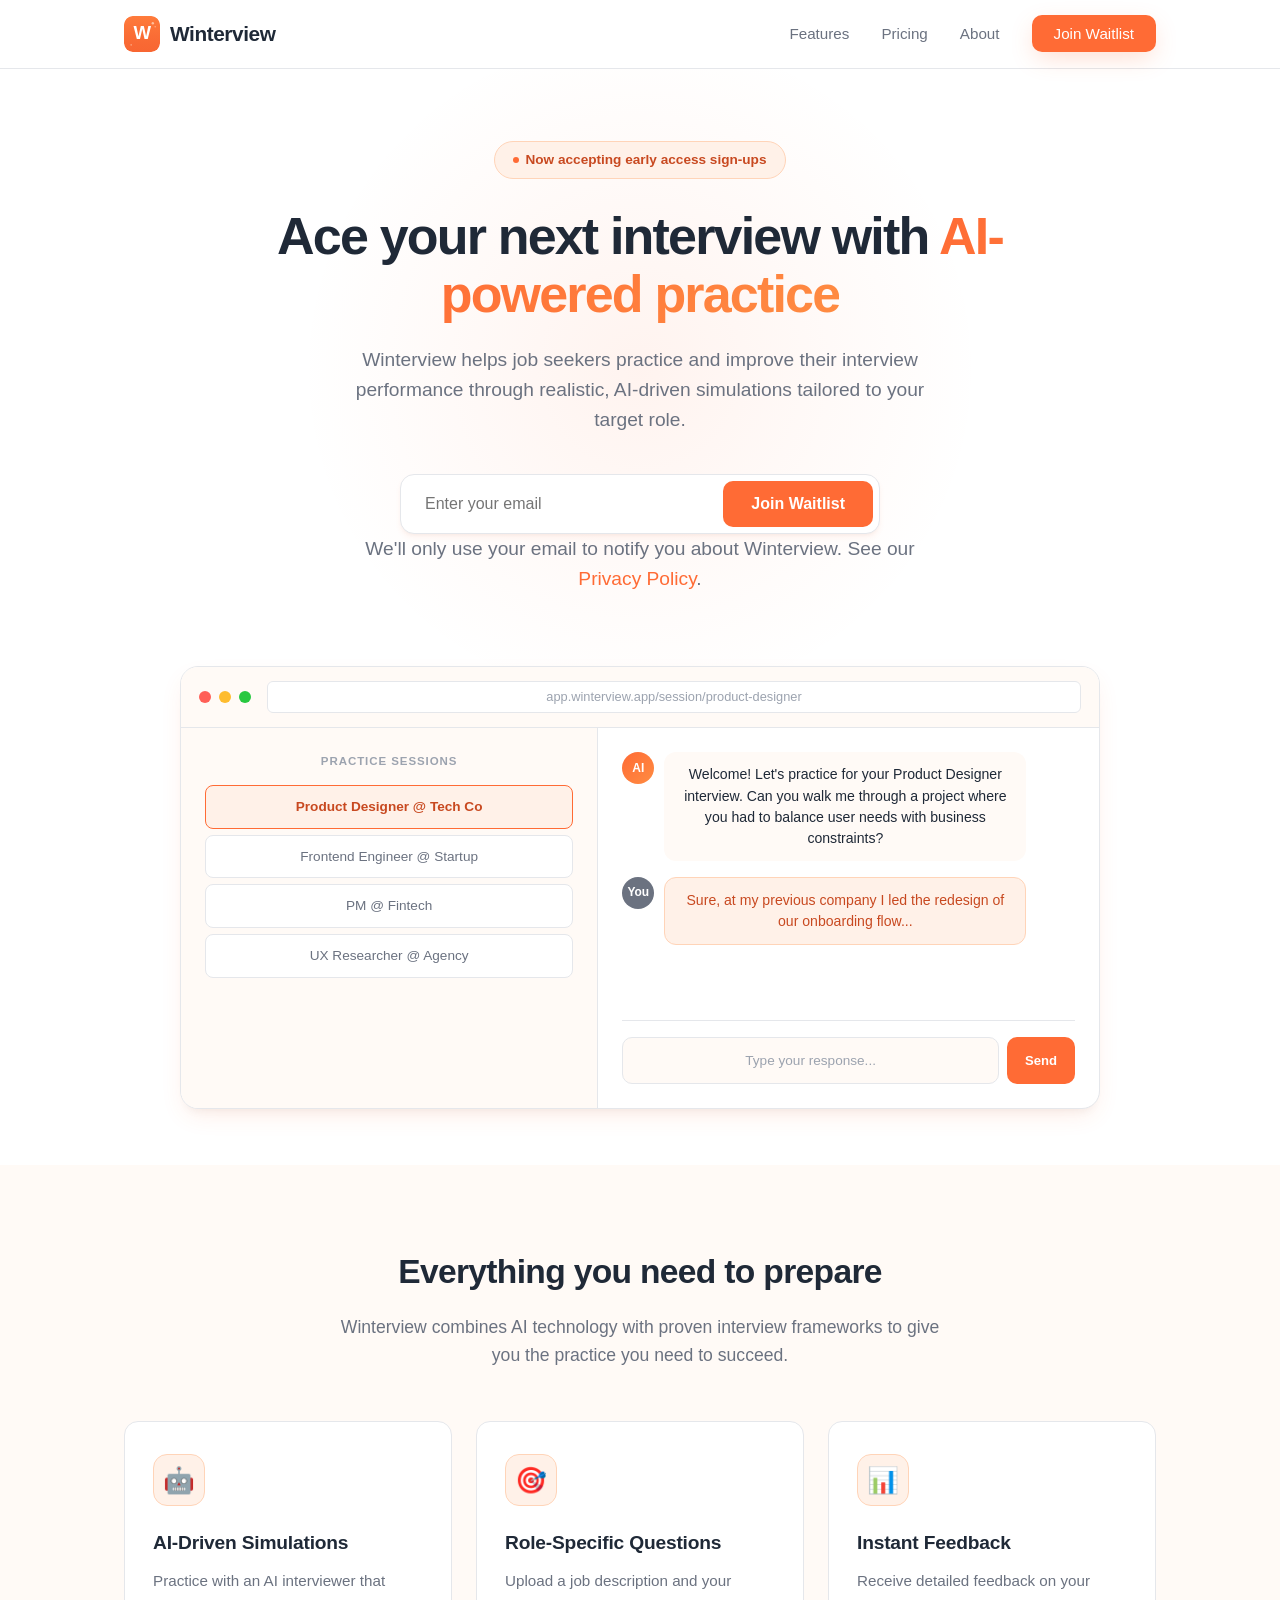
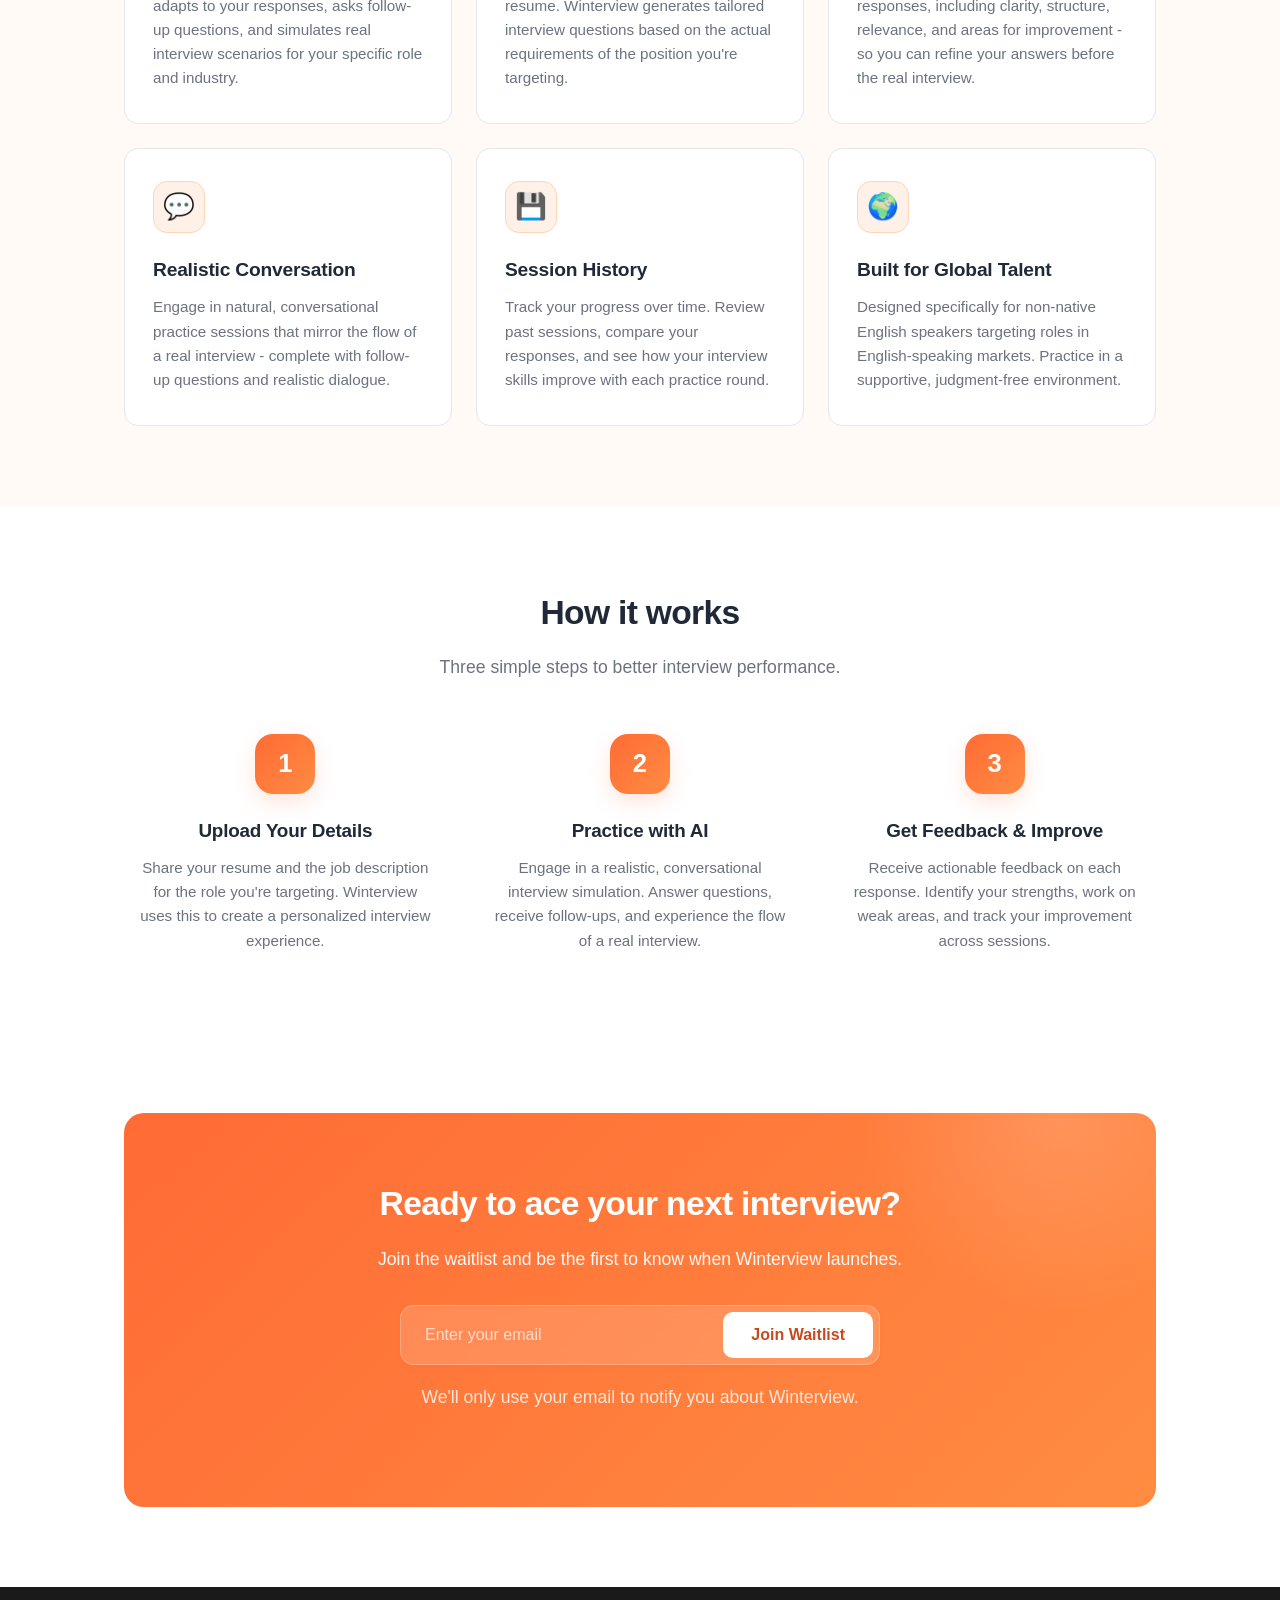
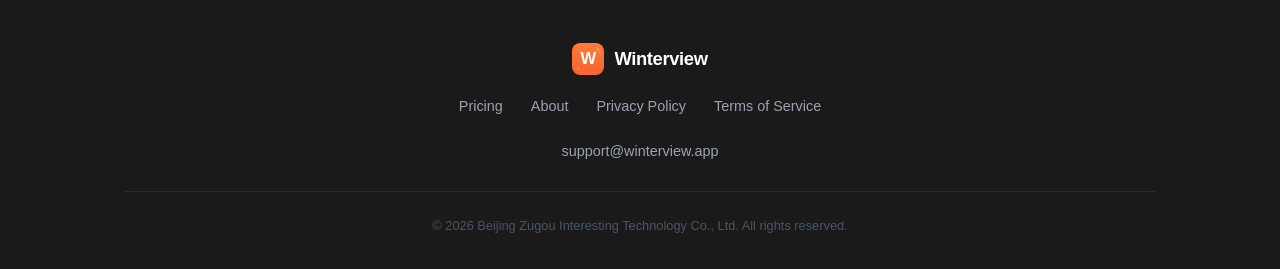
==== commit 6d9c4311: "Update company legal name" ====
--- a/index.html
+++ b/index.html
@@ -193,7 +193,7 @@
           <a href="terms.html" data-page-node-id="LJ2KVUOrXBWvi70KVjklZN">Terms of Service</a>
         </div>
         <p class="footer-email" data-page-node-id="xeeHEA2lS5J2LEPl2INrpi"><a href="mailto:support@winterview.app" data-page-node-id="xta2H8OiTeqybfUFQmPvXK">support@winterview.app</a></p>
-        <p class="copyright" data-page-node-id="KZBokPFca4AOuHFAXhF7jE">&copy; 2026 Beijing Enough Fun Technology Co., Ltd. All rights reserved.</p>
+        <p class="copyright" data-page-node-id="KZBokPFca4AOuHFAXhF7jE">&copy; 2026 Beijing Zugou Interesting Technology Co., Ltd. All rights reserved.</p>
       </div>
     </div>
   </footer>
